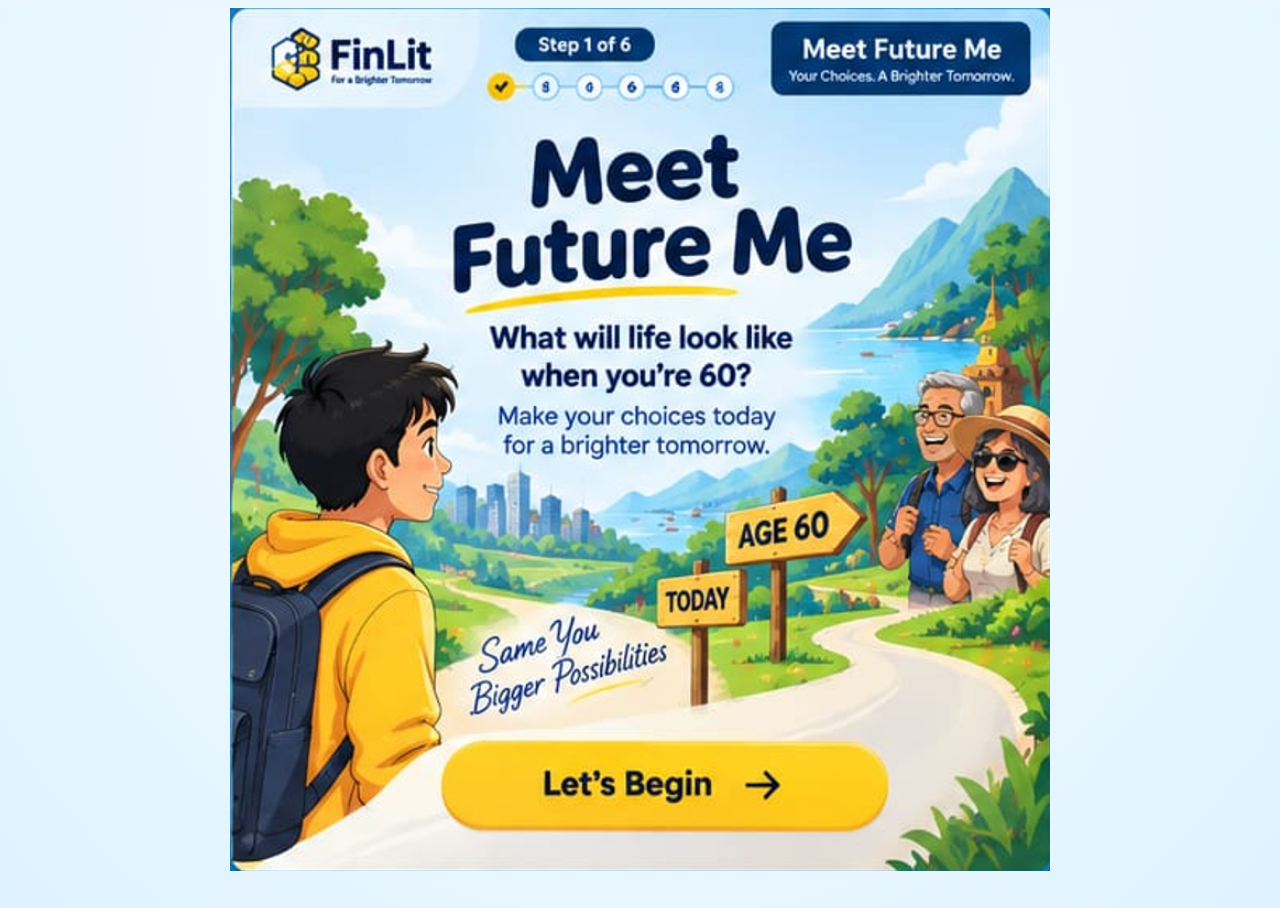
==== index.html @ 96b10e0e "Add files via upload" ====
<!DOCTYPE html>
<html lang="en">
<head>
<meta charset="UTF-8">
<meta name="viewport" content="width=device-width, initial-scale=1.0">
<meta name="theme-color" content="#e9f7ff">
<title>Meet Future Me | FinLit Retirement Calculator</title>
<link rel="preconnect" href="https://fonts.googleapis.com">
<link rel="preconnect" href="https://fonts.gstatic.com" crossorigin>
<link href="https://fonts.googleapis.com/css2?family=Fredoka+One&family=Poppins:wght@400;500;600;700;800;900&display=swap" rel="stylesheet">
<style>
:root{
  --navy:#062f70;--navy-deep:#052e69;--blue:#0d56a6;--sky:#d9efff;--sky2:#eef9ff;
  --yellow:#ffca05;--yellow-edge:#e6ad00;--ink:#082e67;--muted:#46688e;
  --line:#9ed4f6;--white:#fff;--panel:#f4fbff;--shadow:0 12px 35px #154d7b17;
  --round:19px;
}
*{box-sizing:border-box}
html{background:#eaf7ff}
body{margin:0;color:var(--ink);font-family:"Poppins",ui-rounded,system-ui,-apple-system,"Segoe UI",sans-serif;background:
 radial-gradient(ellipse at 50% 20%,#fff 0,#effaff 38%,#dff2ff 100%);min-height:100vh}
button,input{font:inherit}
button{cursor:pointer}
/* Typography: Fredoka One for titles, Poppins for supporting UI text */
h1,h2,h3,.brand-name,.brand-promise,.card-heading,.section-heading,.chosen-box-title{
  font-family:"Fredoka One","Poppins",sans-serif;
  font-weight:400;
  letter-spacing:normal;
}
.brand-promise small{font-family:"Poppins",sans-serif;font-weight:500;letter-spacing:0}

button:focus-visible,input:focus-visible{outline:3px solid #55aef0;outline-offset:3px}
.app-shell{width:min(820px,calc(100% - 16px));margin:8px auto 22px}
.screen{display:none;position:relative;overflow:hidden;border:2px solid #b3e0fc;border-radius:17px;background:
 radial-gradient(ellipse at 50% 38%,rgba(255,255,255,.95),rgba(241,250,255,.88) 55%,rgba(222,243,255,.98));box-shadow:var(--shadow);padding:9px 16px 15px}
.screen.active{display:block;animation:fade-in .22s ease-out}
@keyframes fade-in{from{opacity:.4;transform:translateY(3px)}to{opacity:1;transform:translateY(0)}}
.screen.tall{min-height:780px}
.screen.medium{min-height:704px}
.screen-header{height:76px;display:grid;grid-template-columns:1fr 1.2fr 1fr;align-items:start;gap:8px;position:relative;z-index:10}
.brand{display:flex;align-items:center;gap:6px;padding:3px 0 0 3px;min-width:0;color:#061d4b}
.brand-emblem{width:43px;height:44px;position:relative;flex:0 0 43px}
.brand-emblem:before,.brand-emblem:after{content:"";position:absolute;border:2px solid #062e69;background:#ffce08;border-radius:6px;width:17px;height:19px;transform:rotate(-27deg)}
.brand-emblem:before{left:5px;top:12px;box-shadow:9px -8px 0 -2px #ffce08,9px -8px 0 0 #062e69}
.brand-emblem:after{right:3px;bottom:5px;box-shadow:-8px -8px 0 -2px #ffce08,-8px -8px 0 0 #062e69}
.brand-mark{position:absolute;left:13px;top:3px;width:17px;height:19px;border-radius:5px;background:#ffc900;border:2px solid #082e67;transform:rotate(25deg)}
.brand-mark:after{content:"";position:absolute;left:3px;top:4px;width:7px;height:3px;border-radius:3px;background:#082e67;box-shadow:0 5px 0 #082e67}
.brand-name{font-size:25px;line-height:.95;font-weight:1000;letter-spacing:-1.2px}
.brand-sub{display:block;font-size:6.7px;letter-spacing:-.1px;font-weight:800;margin-top:2px;white-space:nowrap}
.progress-area{display:flex;flex-direction:column;align-items:center;gap:7px;padding-top:1px}
.step-pill{border-radius:20px;background:var(--navy);color:#fff;font-weight:900;font-size:13px;line-height:1;padding:8px 16px;min-width:126px;text-align:center;box-shadow:0 2px 0 #052454}
.progress-nodes{display:flex;align-items:center;justify-content:center;width:100%;gap:0}
.progress-node{width:22px;height:22px;border-radius:50%;display:grid;place-items:center;position:relative;z-index:1;background:#edf8ff;border:2px solid #abd6f3;color:#48749d;font-size:10px;font-weight:950;flex:0 0 22px}
.progress-node:not(:last-child){margin-right:10px}
.progress-node:not(:last-child):after{content:"";position:absolute;left:20px;top:8px;height:3px;width:12px;background:#b4dcf5;z-index:-1}
.progress-node.done{background:var(--yellow);border-color:var(--yellow);color:#103468}
.progress-node.current{background:var(--yellow);border-color:var(--yellow);color:#103468;box-shadow:0 0 0 2px #ffed9c}
.progress-node.done:not(:last-child):after{background:#efc000}
.brand-promise{justify-self:end;background:#063b7b;color:#fff;border-radius:11px;text-align:center;min-width:0;width:100%;max-width:230px;padding:9px 8px 8px;font-weight:950;font-size:clamp(14px,2vw,21px);line-height:1.05;letter-spacing:-.3px;box-shadow:0 3px 0 #052b5d}
.brand-promise small{display:block;font-size:10px;font-weight:550;letter-spacing:0;margin-top:4px;white-space:nowrap}
h1,h2,h3,p{margin-top:0}
h1,h2{color:var(--navy);font-weight:1000}
h1{font-size:clamp(42px,7vw,68px);line-height:.96;letter-spacing:-2.6px;margin-bottom:17px}
h2{font-size:clamp(26px,4.2vw,36px);letter-spacing:-1px;line-height:1.12;margin-bottom:4px}
h3{font-size:20px;line-height:1.25;margin-bottom:8px}
.subtitle{font-size:16px;line-height:1.35;color:#113c75;margin:0 auto 17px}
.screen-title{text-align:center;position:relative;z-index:5}
.screen-title .subtitle{margin-top:5px}
.highlight{position:relative;z-index:0;white-space:nowrap}
.highlight:after{content:"";height:8px;left:0;right:0;bottom:-5px;position:absolute;background:var(--yellow);border-radius:100%;transform:rotate(-3deg);z-index:-1}
.primary,.secondary{border-radius:999px;padding:12px 21px;font-weight:1000;display:inline-flex;align-items:center;justify-content:center;gap:13px;min-height:44px;transition:transform .15s,box-shadow .15s,border-color .15s;font-size:16px}
.primary{border:1px solid #f8c000;background:var(--yellow);color:#071f50;box-shadow:0 3px 0 #e6b000,0 5px 9px #d5a60020}
.primary:hover{transform:translateY(-1px);box-shadow:0 4px 0 #e6b000,0 7px 12px #d5a6002c}
.secondary{background:rgba(255,255,255,.84);border:2px solid #80c3f4;color:#073b7a;box-shadow:0 2px 0 #c5e8ff;font-weight:850}
.actions{display:flex;align-items:center;justify-content:space-between;gap:12px;margin-top:16px;position:relative;z-index:5}
.actions.right{justify-content:flex-end}
.action-arrow{display:inline-block;font-size:26px;font-weight:1000;line-height:1;margin-left:3px;vertical-align:middle;}
.btn-arrow{display:inline-block;width:23px;height:23px;object-fit:contain;flex:0 0 auto;vertical-align:middle}
@media(max-width:680px){.btn-arrow{width:19px;height:19px}}
.helper{font-size:12px;color:#244b7c;text-align:center;margin:7px 0 0}
.error{color:#a32929;font-weight:750;font-size:12px;text-align:center;min-height:16px;margin:5px 0 0}
.content-card{background:rgba(255,255,255,.83);border-radius:20px;padding:17px 21px;border:1px solid rgba(255,255,255,.85);box-shadow:0 4px 15px rgba(74,152,206,.04)}
.card-heading{display:flex;align-items:center;gap:11px;font-size:17px;font-weight:1000;color:#091e4a;margin-bottom:13px}
.card-icon{width:34px;height:34px;flex:0 0 34px;display:grid;place-items:center;font-size:27px;color:var(--navy)}
/* Screen 1: welcome */
.welcome-stage{height:676px;position:relative;margin:0 -16px -15px;overflow:hidden;border-radius:0 0 14px 14px;background:linear-gradient(#d8f2ff 0%,#f1fbff 47%,#d3f0ff 100%)}
.welcome-stage:before{content:"";position:absolute;left:-8%;right:-8%;height:36%;bottom:0;border-radius:48% 55% 0 0;background:linear-gradient(180deg,#b8e99c,#53c47b);transform:rotate(-2deg)}
.welcome-stage:after{content:"";position:absolute;left:28%;right:-7%;bottom:-21%;height:42%;background:#329f68;border-radius:60% 40% 0 0;transform:rotate(-8deg)}
.welcome-hills{position:absolute;left:13%;right:20%;bottom:-26%;height:44%;border:20px solid #f9df8c;border-radius:50% 50% 0 0;transform:rotate(-15deg);background:#fff2c7;z-index:1}
.welcome-skyline{position:absolute;left:29%;bottom:25%;height:82px;display:flex;align-items:end;gap:4px;opacity:.78;z-index:1}
.welcome-skyline i{display:block;width:12px;background:#7fbad5;border-radius:2px 2px 0 0}.welcome-skyline i:nth-child(1){height:31px}.welcome-skyline i:nth-child(2){height:53px}.welcome-skyline i:nth-child(3){height:42px}.welcome-skyline i:nth-child(4){height:73px}.welcome-skyline i:nth-child(5){height:47px}.welcome-skyline i:nth-child(6){height:60px}
.welcome-person{position:absolute;z-index:3;left:0;bottom:2px;width:25%;height:66%;object-fit:cover;object-position:center top;filter:drop-shadow(0 4px 2px #2447670b)}
.welcome-couple{position:absolute;z-index:2;right:0;bottom:4%;height:72%;width:28%;object-fit:cover;object-position:center center}
.welcome-copy{position:absolute;z-index:4;top:38px;left:20%;right:20%;text-align:center}
.welcome-copy h1{font-size:clamp(47px,8vw,73px);margin-bottom:19px;line-height:.91}
.welcome-copy h3{font-size:clamp(18px,3vw,23px);margin:19px 0 8px;color:#092857}
.welcome-copy p{font-size:17px;line-height:1.27;color:#173e75;margin-bottom:14px}
.welcome-note{font-size:19px!important;font-style:italic;font-weight:900;font-family:"Poppins",sans-serif;color:#124b8a!important;transform:rotate(-8deg);margin-top:15px}
.age-sign{position:absolute;z-index:4;right:22%;bottom:32%;background:#ffcb04;border:2px solid #e9ad00;border-radius:3px;padding:6px 13px;color:#061d4b;font-weight:1000;transform:rotate(-6deg);box-shadow:0 3px 0 #ca9c00}
.welcome-button{position:absolute;z-index:8;bottom:21px;left:50%;transform:translateX(-50%);width:min(58%,410px);min-height:61px;font-size:22px}
.welcome-button:hover{transform:translate(-50%,-1px)}
/* Screen 2: age */
.age-screen-title{margin:1px 0 22px}
.age-card{margin:0 auto 17px;max-width:675px;padding:20px 26px;background:rgba(255,255,255,.76);border-radius:21px}
.age-picker{display:flex;align-items:center;justify-content:center;gap:15px;margin-top:2px}
.age-stepper{height:39px;width:39px;display:grid;place-items:center;border:0;border-radius:50%;background:#d6edff;color:#073a7b;font-size:26px;line-height:1;font-weight:1000}
.age-input{width:170px;text-align:center;border:2px solid #84c5f4;background:#fff;border-radius:10px;color:#071f50;font-size:31px;font-weight:1000;padding:7px 9px;box-shadow:inset 0 1px 0 #d9f0ff}
.retirement-choice-grid{display:grid;grid-template-columns:repeat(4,1fr);gap:13px}
.retirement-choice{min-height:75px;border:2px solid #d4eaf9;background:#fbfdff;color:#071e4f;border-radius:11px;font-size:25px;font-weight:1000;transition:.14s}
.retirement-choice.selected{background:#073a86;color:#fff;border:3px solid var(--yellow);box-shadow:0 0 0 1px #f1c400}
.leaf-decoration{position:absolute;right:14px;bottom:16px;transform:rotate(-12deg);font-size:38px;line-height:.85;opacity:.92;pointer-events:none}
.leaf-note{position:absolute;right:4px;bottom:62px;font-family:"Poppins",sans-serif;font-style:italic;font-weight:900;color:#1d5187;transform:rotate(-9deg);font-size:18px;text-align:center}
/* Screen 3: lifestyle */
.lifestyle-title{margin:0 0 14px}
.selection-section{margin:12px 0 15px}
.section-heading{font-size:17px;font-weight:1000;display:flex;align-items:center;gap:9px;margin-bottom:9px;color:#061e4d}
.section-heading .section-emoji{font-size:25px;width:25px;text-align:center}
.option-row{display:grid;gap:12px}
.option-row.two{grid-template-columns:repeat(2,minmax(0,1fr))}
.option-row.four{grid-template-columns:repeat(4,minmax(0,1fr));gap:10px}
.art-option{position:relative;border:2px solid #e3f0fa;background:rgba(255,255,255,.77);border-radius:11px;min-width:0;overflow:hidden;display:flex;flex-direction:column;align-items:center;padding:5px 5px 7px;gap:2px;color:#071e4d;font-size:12px;font-weight:900;text-align:center;line-height:1.15;min-height:100px}
.art-option:hover{border-color:#98cff2}
.art-option.selected{border:3px solid #ffcc05;padding:4px 4px 6px;background:#fffef5;box-shadow:0 1px 0 #f7e28a}
.art-option img{width:100%;height:61px;object-fit:cover;border-radius:6px;background:#e8f6ff}
.art-option .art-label{display:flex;align-items:center;justify-content:center;min-height:27px}
.art-option .tick{position:absolute;right:5px;top:4px;font-size:12px;color:#a77b00;display:none}
.art-option.selected .tick{display:block}
.option-row.four .art-option{min-height:99px;font-size:11px}
.option-row.four .art-option img{height:55px}
.healthcare-note{margin-top:5px;padding:10px 14px;display:flex;align-items:center;justify-content:space-between;gap:12px;background:#fff8d7;border:1px solid #f7e399;border-radius:12px;font-size:12px;font-weight:800}
.healthcare-note strong{font-size:14px}
/* Screen 4: summary */
.summary-layout{display:grid;grid-template-columns:35% 65%;gap:8px;min-height:526px;margin-top:4px}
.retirement-art{position:relative;min-height:490px;border-radius:13px;overflow:hidden;background:#c8ebff}
.retirement-art img{width:100%;height:100%;position:absolute;inset:0;object-fit:cover;object-position:center center}
.summary-content{padding:8px 5px 0 9px;min-width:0}
.summary-content .screen-title{margin-bottom:13px}
.chosen-box{background:rgba(255,255,255,.6);border-radius:17px;padding:11px 10px 12px;margin-bottom:10px}
.chosen-box-title{text-align:center;font-size:13px;font-weight:1000;margin-bottom:9px}
.chosen-items{display:grid;grid-template-columns:repeat(4,minmax(0,1fr));gap:6px}
.chosen-item{text-align:center;font-size:10px;font-weight:900;line-height:1.17;min-width:0}
.chosen-item img{display:block;width:100%;height:48px;object-fit:cover;border-radius:7px;margin-bottom:4px}
.chosen-emoji{font-size:31px;height:48px;display:grid;place-items:center}
.metric-pair{display:grid;grid-template-columns:1fr 1fr;gap:9px;margin-bottom:10px}
.metric-card{border-radius:12px;padding:11px 6px 10px;text-align:center;background:#dcefff;min-width:0}
.metric-card.future{background:#ffe6ec}
.metric-card small{display:block;font-size:11px;line-height:1.2;font-weight:850;color:#234b7c;min-height:27px}
.metric-card strong{display:block;font-size:clamp(16px,2.2vw,24px);font-weight:1000;letter-spacing:-.7px;color:#07275d;white-space:nowrap}
.metric-card span{font-size:11px;font-weight:800}
.fund-card{background:#fff5c8;border:1px solid #ffeb94;border-radius:12px;padding:12px 10px;text-align:center}
.fund-caption{font-size:12px;font-weight:900}
.fund-total{font-size:clamp(23px,3.6vw,37px);font-weight:1000;line-height:1.2;color:#072c67;letter-spacing:-1px;margin-top:4px}
.coins{font-size:31px;vertical-align:middle;margin-right:5px}
.fund-meta{font-size:11px;color:#5e7794;margin-top:3px}
.summary-note{position:absolute;left:12px;top:60px;color:#12437c;font-style:italic;font-weight:900;transform:rotate(-8deg);font-size:18px;text-align:center;z-index:2}
/* Screen 5: comparison */
.compare-header{position:relative}
.compare-scribble{position:absolute;right:2px;top:12px;width:112px;text-align:center;color:#1b4b82;font-size:16px;font-weight:900;font-style:italic;transform:rotate(-8deg);line-height:1.1}
.compare-legend{display:grid;grid-template-columns:1fr .65fr 1fr;gap:7px;margin:22px 0 10px}
.compare-legend div{border-radius:9px;padding:10px 7px;text-align:center;font-size:11px;font-weight:900;line-height:1.2}
.compare-legend .earlier{background:#d2f5eb}.compare-legend .now{background:#fff2ac;border:1px solid #ffd44c}.compare-legend .later{background:#ffe2e8}
.scenario-grid{display:grid;grid-template-columns:repeat(7,minmax(0,1fr));gap:6px;align-items:stretch}
.scenario{border:1px solid transparent;border-radius:11px;text-align:center;padding:7px 2px 9px;position:relative;min-width:0;color:#071e4d;background:rgba(255,255,255,.17)}
.scenario.current{background:#fff6c7;border:2px solid #ffcd05;box-shadow:0 2px 0 #f2d65b}
.scenario-age{font-size:20px;font-weight:1000;line-height:1.1}
.scenario-plant{height:65px;display:flex;align-items:flex-end;justify-content:center;position:relative;margin:4px auto 5px}
.plant-stem{height:var(--plant-height,45px);width:5px;border-radius:5px;background:#43a64f;position:absolute;bottom:12px}
.plant-leaf{position:absolute;width:25px;height:15px;background:linear-gradient(120deg,#6ed55c,#228b48);border-radius:90% 8% 90% 8%;bottom:calc(15px + var(--leaf-bottom,25px));left:calc(50% - 22px);transform:rotate(24deg)}
.plant-leaf.right{left:calc(50% - 1px);transform:scaleX(-1) rotate(24deg)}
.plant-pot{width:39px;height:15px;border-radius:3px 3px 12px 12px;background:linear-gradient(#c98e4f,#925629);position:absolute;bottom:0;border:1px solid #9c6734}
.plant-coin{position:absolute;width:var(--coin-width,32px);height:7px;border-radius:50%;background:#ffcb20;border:1px solid #dba100;bottom:var(--coin-bottom,8px);box-shadow:0 -5px 0 #ffdf53,0 -10px 0 #f7b900}
.scenario-monthly{font-size:11px;font-weight:1000;line-height:1.18;overflow-wrap:anywhere;min-height:28px}
.scenario-caption{font-size:9px;font-weight:750;color:#597391;line-height:1.15;margin-top:5px;min-height:22px}
.scenario-bar{height:4px;border-radius:5px;background:#d4eafa;margin:5px 3px 0;overflow:hidden}
.scenario-bar span{height:100%;display:block;background:#66b7e7;border-radius:5px}
.scenario.current .scenario-bar span{background:#edb800}
.insight-banner{display:flex;align-items:center;gap:12px;background:#dff2ff;border-radius:13px;padding:12px 17px;margin:14px 0 10px;color:#1e4678;font-size:13px;line-height:1.35}
.insight-bulb{font-size:28px}
.current-saving{display:flex;align-items:center;justify-content:space-between;gap:12px;background:rgba(255,255,255,.65);border-radius:12px;padding:10px 15px;margin-top:8px}
.current-saving small{display:block;font-size:11px;color:#43678d;font-weight:850}
.current-saving strong{font-size:22px;font-weight:1000}
/* Screen 6: final */
.final-layout{display:grid;grid-template-columns:43% 57%;gap:12px;min-height:530px;margin-top:2px}
.final-art{min-height:500px;position:relative;overflow:hidden;border-radius:16px;background:#cbeeff}
.final-art img{position:absolute;inset:0;width:100%;height:100%;object-fit:cover;object-position:center}
.final-content{padding:12px 4px 0;min-width:0}
.final-content .screen-title{text-align:center}
.final-content h2{font-size:clamp(26px,4vw,33px)}
.final-content .subtitle{font-size:14px;margin:5px 0 14px}
.final-number{background:#fff3c1;border:1px solid #ffe78b;border-radius:12px;padding:12px 9px;text-align:center;margin-bottom:8px}
.final-number small{display:block;font-weight:900;font-size:12px;margin-bottom:5px}
.final-number strong{font-size:clamp(22px,3vw,30px);font-weight:1000;letter-spacing:-.6px;white-space:nowrap}
.final-number.monthly{background:#fff3c1}
.final-tips{display:grid;grid-template-columns:repeat(3,1fr);gap:5px;margin:12px 0}
.final-tip{text-align:center;font-size:11px;font-weight:900;color:#0b376f;line-height:1.2;padding:5px 2px}
.final-tip span{display:block;font-size:28px;margin-bottom:5px}
.guide-card{border-radius:13px;background:#dff2ff;padding:10px 11px;display:grid;grid-template-columns:38px 1fr;gap:8px;align-items:center;font-size:10px;line-height:1.25;font-weight:850;margin-top:10px}
.guide-icon{font-size:31px;text-align:center}
.guide-card strong{display:block;font-size:11px;margin-bottom:4px}
.disclaimer{font-size:9.5px;line-height:1.35;color:#4e6e90;margin:10px 0 0}
.reset-actions{margin-top:10px}
@media(max-width:680px){
 .app-shell{width:calc(100% - 10px);margin:5px auto 14px}
 .screen{padding:7px 10px 12px;border-radius:14px}
 .screen.tall,.screen.medium{min-height:0}
 .screen-header{grid-template-columns:1fr 1fr;grid-template-rows:48px 24px;height:82px;gap:0}
 .brand{grid-row:1 / span 2;align-self:start}
 .brand-emblem{transform:scale(.85);transform-origin:left top;width:36px;flex-basis:36px}
 .brand-name{font-size:22px}
 .progress-area{grid-column:2;grid-row:2;padding:0;justify-self:end;width:100%;max-width:230px}
 .step-pill{position:absolute;top:0;left:50%;transform:translateX(-50%);min-width:120px;padding:7px 12px;font-size:12px}
 .brand-promise{grid-column:2;grid-row:1;justify-self:end;max-width:185px;padding:7px 6px;font-size:15px}
 .brand-promise small{font-size:8px}
 .progress-nodes{position:relative;top:2px}
 .progress-node{width:18px;height:18px;flex-basis:18px;font-size:9px}
 .progress-node:not(:last-child){margin-right:8px}
 .progress-node:not(:last-child):after{left:16px;top:6px;width:10px;height:2px}
 .welcome-stage{height:710px;margin:0 -10px -12px}
 .welcome-copy{top:28px;left:17%;right:17%}
 .welcome-copy h1{font-size:clamp(43px,10vw,61px)}
 .welcome-copy p{font-size:15px}
 .welcome-person{width:29%;height:54%;left:-1%}
 .welcome-couple{width:31%;height:48%;right:-1%;bottom:16%}
 .welcome-button{width:72%;bottom:18px;min-height:56px;font-size:20px}
 .age-screen-title{margin:0 0 18px}
 h2{font-size:27px}
 .subtitle{font-size:14px}
 .age-card{padding:16px 14px;margin-bottom:14px}
 .retirement-choice-grid{gap:7px}
 .retirement-choice{min-height:61px;font-size:21px}
 .leaf-decoration{font-size:29px;right:8px;bottom:10px}
 .leaf-note{font-size:14px;bottom:42px}
 .section-heading{font-size:15px}
 .option-row{gap:7px}
 .option-row.four{gap:5px}
 .art-option{font-size:11px;min-height:88px}
 .art-option img{height:49px}
 .option-row.four .art-option{font-size:9.8px;min-height:83px;padding:4px 3px}
 .option-row.four .art-option img{height:43px}
 .selection-section{margin:10px 0 12px}
 .healthcare-note{margin-top:3px;padding:8px 10px}
 .summary-layout{grid-template-columns:31% 69%;gap:3px;min-height:450px}
 .retirement-art{min-height:430px}
 .summary-content{padding:3px 0 0 4px}
 .summary-content .screen-title{margin-bottom:8px}
 .summary-content h2{font-size:22px}
 .summary-content .subtitle{font-size:12px}
 .chosen-box{padding:8px 5px}
 .chosen-box-title{font-size:11px}
 .chosen-items{gap:3px}
 .chosen-item{font-size:8px}
 .chosen-item img,.chosen-emoji{height:36px;font-size:25px}
 .metric-pair{gap:5px;margin-bottom:7px}
 .metric-card{padding:8px 3px}
 .metric-card small{font-size:9px;min-height:25px}
 .metric-card strong{font-size:clamp(12px,3.1vw,19px)}
 .metric-card span{font-size:9px}
 .fund-card{padding:9px 5px}
 .fund-caption{font-size:10px}
 .fund-total{font-size:clamp(17px,4.4vw,29px)}
 .summary-note{font-size:12px;left:5px;top:55px}
 .compare-scribble{display:none}
 .compare-legend{margin:16px 0 8px;gap:4px}
 .compare-legend div{padding:8px 3px;font-size:9px}
 .scenario-grid{grid-template-columns:repeat(7,minmax(0,1fr));gap:2px}
 .scenario{padding:6px 1px}
 .scenario-age{font-size:15px}
 .scenario-plant{height:50px}
 .plant-pot{width:27px;height:12px}
 .plant-leaf{width:17px;height:11px;left:calc(50% - 16px)}
 .plant-leaf.right{left:calc(50% - 1px)}
 .plant-stem{height:32px;bottom:10px;width:4px}
 .plant-coin{height:5px;width:24px}
 .scenario-monthly{font-size:8.5px;min-height:22px}
 .scenario-caption{font-size:7px;min-height:22px}
 .insight-banner{padding:10px;font-size:11px;gap:7px}
 .insight-bulb{font-size:22px}
 .current-saving{padding:8px 10px}
 .current-saving strong{font-size:18px}
 .final-layout{grid-template-columns:36% 64%;gap:6px;min-height:440px}
 .final-art{min-height:430px}
 .final-content{padding:5px 0 0}
 .final-content h2{font-size:22px}
 .final-content .subtitle{font-size:11px}
 .final-number{padding:9px 4px;margin-bottom:6px}
 .final-number small{font-size:10px}
 .final-number strong{font-size:clamp(15px,3.7vw,22px)}
 .final-tips{gap:2px;margin:8px 0}
 .final-tip{font-size:9px}
 .final-tip span{font-size:22px}
 .guide-card{grid-template-columns:27px 1fr;padding:7px 6px;font-size:8px;gap:5px}
 .guide-icon{font-size:24px}
 .guide-card strong{font-size:9px}
 .disclaimer{font-size:8px}
 .actions{gap:8px;margin-top:12px}
 .primary,.secondary{font-size:13px;padding:10px 13px;min-height:40px}
}
@media(max-width:430px){
 .screen-header{height:78px}
 .brand-promise{font-size:12px;max-width:150px}
 .brand-promise small{font-size:7px}
 .brand-name{font-size:19px}
 .brand-sub{font-size:5.6px}
 .progress-node{width:16px;height:16px;flex-basis:16px}
 .progress-node:not(:last-child){margin-right:7px}
 .progress-node:not(:last-child):after{left:14px;top:5px;width:9px}
 .step-pill{min-width:108px;font-size:11px}
 .welcome-stage{height:670px}
 .welcome-copy{left:12%;right:12%}
 .welcome-person{width:31%;height:46%}
 .welcome-couple{width:34%;height:41%;bottom:19%}
 .welcome-note{font-size:15px!important}
 .age-input{width:128px;font-size:26px}
 .age-picker{gap:9px}
 .age-stepper{width:34px;height:34px}
 .age-card{padding:13px 10px}
 .retirement-choice{font-size:18px;min-height:55px}
 .summary-layout{grid-template-columns:29% 71%}
 .summary-content h2{font-size:19px}
 .chosen-item{font-size:7px}
 .metric-card strong{font-size:12px}
 .fund-total{font-size:17px}
 .scenario-monthly{font-size:7.5px}
 .final-layout{grid-template-columns:31% 69%}
 .final-content h2{font-size:19px}
 .final-number strong{font-size:15px}
 .final-tip span{font-size:18px}
}
/* Pixel-faithful welcome screen matching the supplied reference image. */
.landing-screen{padding:0!important;margin:0;min-height:0!important;height:auto;border:0!important;border-radius:0!important;background:transparent!important;box-shadow:none!important;aspect-ratio:745/784;position:relative;overflow:hidden}
.landing-reference{display:block;position:absolute;inset:0;width:100%;height:100%;object-fit:fill}
.landing-hotspot{position:absolute;left:25.5%;top:84.35%;width:55.2%;height:10.75%;padding:0;min-height:0;border:0;border-radius:999px;background:transparent;box-shadow:none;color:transparent}
.landing-hotspot:hover{background:rgba(255,255,255,.055);box-shadow:0 0 0 2px rgba(255,255,255,.26) inset}
.landing-hotspot:focus-visible{outline:3px solid #063b7b;outline-offset:-5px;background:rgba(255,255,255,.08)}
@media(max-width:680px){.landing-screen{aspect-ratio:745/784}.landing-hotspot{left:25.5%;top:84.35%;width:55.2%;height:10.75%}}
/* Print the final plan cleanly */
@media print{
 body{background:#fff}.app-shell{width:100%;margin:0}.screen-header,.footer{display:none!important}
 .screen{display:none!important;border:0;box-shadow:none}.screen[data-step="5"]{display:block!important;min-height:0}
 .actions{display:none!important}
}
/* Consistent typography system across every editable screen:
   Fredoka One Regular = headings, display values, and all button text.
   Poppins = supporting copy, labels, and body text. */
h1,h2,h3,h4,h5,h6,
.brand-name,.brand-promise,.card-heading,.section-heading,.chosen-box-title,
.metric-card strong,.fund-total,.scenario-age,.scenario-monthly,
.current-saving strong,.final-number strong,.retirement-choice {
  font-family:"Fredoka One","Poppins",sans-serif!important;
  font-weight:400!important;
  letter-spacing:normal!important;
}
body,p,small,label,input,select,textarea,
.subtitle,.helper,.error,.brand-sub,.brand-promise small,
.step-pill,.progress-node,.metric-card small,.metric-card span,
.fund-caption,.fund-meta,.scenario-caption,.compare-legend,
.insight-banner,.final-tip,.guide-card,.disclaimer,.age-sign,
.welcome-note,.leaf-note {
  font-family:"Poppins",ui-rounded,system-ui,-apple-system,"Segoe UI",sans-serif;
}
/* Every kind of button uses Fredoka One Regular, including tile and age controls. */
button,button * {
  font-family:"Fredoka One","Poppins",sans-serif!important;
  font-weight:400!important;
}

</style>
</head>
<body>
<div class="app-shell">
  <main class="screen landing-screen active" data-step="0" aria-label="Meet Future Me welcome screen">
    <img class="landing-reference" src="[data-uri]" alt="FinLit Meet Future Me welcome screen: What will life look like when you’re 60? Make your choices today for a brighter tomorrow. Same You, Bigger Possibilities. Age 60 and Today signposts in a beautiful landscape." />
    <button class="landing-hotspot" type="button" aria-label="Let’s Begin — start retirement planning" onclick="goTo(1)"></button>
  </main>

  <main class="screen tall" data-step="1">
    <header class="screen-header">
      <div class="brand"><div class="brand-emblem"><span class="brand-mark"></span></div><div><div class="brand-name">FinLit</div><span class="brand-sub">For a Brighter Tomorrow</span></div></div>
      <div class="progress-area"><div class="step-pill">Step 2 of 6</div><div class="progress-nodes"></div></div>
      <div class="brand-promise">Meet Future Me<small>Your Choices. A Brighter Tomorrow.</small></div>
    </header>
    <div class="screen-title age-screen-title">
      <h2>Let’s get to know you</h2><p class="subtitle">A few quick details to build your future.</p>
    </div>
    <section class="age-card">
      <div class="card-heading"><span class="card-icon">👤</span><span>How old are you now?</span></div>
      <div class="age-picker"><button class="age-stepper" aria-label="Decrease current age" onclick="changeAge(-1)">−</button><input class="age-input" id="currentAge" value="35" type="number" min="15" max="55" aria-label="Current age" onchange="setAge(this.value)"><button class="age-stepper" aria-label="Increase current age" onclick="changeAge(1)">+</button></div>
      <p class="helper"> (Age 15 – 55 years)</p>
    </section>
    <section class="age-card">
      <div class="card-heading"><span class="card-icon">🗓️</span><span>At what age would you like to retire?</span></div>
      <div class="retirement-choice-grid">
        <button class="retirement-choice" data-retirement="50" onclick="chooseRetirement(50)">50</button>
        <button class="retirement-choice" data-retirement="55" onclick="chooseRetirement(55)">55</button>
        <button class="retirement-choice selected" data-retirement="60" onclick="chooseRetirement(60)">60</button>
        <button class="retirement-choice" data-retirement="65" onclick="chooseRetirement(65)">65</button>
      </div>
    </section>
    <div class="leaf-note">It’s never<br>too early!</div><div class="leaf-decoration" aria-hidden="true">🌿</div>
    <p class="error" id="ageError" role="alert"></p>
    <div class="actions"><button class="secondary" onclick="goTo(0)"><img class="btn-arrow" src="[data-uri]" alt=""> Back</button><button class="primary" onclick="validateAbout()">Next <img class="btn-arrow" src="[data-uri]" alt=""></button></div>
  </main>

  <main class="screen tall" data-step="2">
    <header class="screen-header">
      <div class="brand"><div class="brand-emblem"><span class="brand-mark"></span></div><div><div class="brand-name">FinLit</div><span class="brand-sub">For a Brighter Tomorrow</span></div></div>
      <div class="progress-area"><div class="step-pill">Step 3 of 6</div><div class="progress-nodes"></div></div>
      <div class="brand-promise">Meet Future Me<small>Your Choices. A Brighter Tomorrow.</small></div>
    </header>
    <div class="screen-title lifestyle-title"><h2>Build Your Future Life</h2><p class="subtitle">Choose the lifestyle you’d like to have at retirement.</p></div>
    <section class="selection-section">
      <div class="section-heading"><span class="section-emoji">⌂</span>Where will you live?</div>
      <div class="option-row two" id="livingOptions">
        <button class="art-option selected" data-group="living" data-value="Own Home" onclick="selectOption(this)"><span class="tick">✓</span><img src="[data-uri]" alt=""><span class="art-label">Own / separate home</span></button>
        <button class="art-option" data-group="living" data-value="Living with Children" onclick="selectOption(this)"><span class="tick">✓</span><img src="[data-uri]" alt=""><span class="art-label">With children / family</span></button>
      </div>
    </section>
    <section class="selection-section">
      <div class="section-heading"><span class="section-emoji">⭐</span>How would you like to spend your retirement?</div>
      <div class="option-row four" id="activityOptions">
        <button class="art-option selected" data-group="activity" data-value="Active & Travel" onclick="selectOption(this)"><span class="tick">✓</span><img src="[data-uri]" alt=""><span class="art-label">Social &amp; Travel</span></button>
        <button class="art-option" data-group="activity" data-value="Calm & Gardening" onclick="selectOption(this)"><span class="tick">✓</span><img src="[data-uri]" alt=""><span class="art-label">Cozy + Farming / Gardening</span></button>
        <button class="art-option" data-group="activity" data-value="Social & Charity" onclick="selectOption(this)"><span class="tick">✓</span><img src="[data-uri]" alt=""><span class="art-label">Religious / Social Activities</span></button>
        <button class="art-option" data-group="activity" data-value="Family & Caring" onclick="selectOption(this)"><span class="tick">✓</span><img src="[data-uri]" alt=""><span class="art-label">Supporting / Caring for Family</span></button>
      </div>
    </section>
    <section class="selection-section">
      <div class="section-heading"><span class="section-emoji">🚙</span>How will you get around?</div>
      <div class="option-row four" id="transportOptions">
        <button class="art-option" data-group="transport" data-value="Public Transport" onclick="selectOption(this)"><span class="tick">✓</span><img src="[data-uri]" alt=""><span class="art-label">Public Transport</span></button>
        <button class="art-option" data-group="transport" data-value="Tuk-Tuk When Needed" onclick="selectOption(this)"><span class="tick">✓</span><img src="[data-uri]" alt=""><span class="art-label">Tuk-tuk / Taxi</span></button>
        <button class="art-option" data-group="transport" data-value="Travel with Children" onclick="selectOption(this)"><span class="tick">✓</span><img src="[data-uri]" alt=""><span class="art-label">With Family</span></button>
        <button class="art-option selected" data-group="transport" data-value="Own Vehicle" onclick="selectOption(this)"><span class="tick">✓</span><img src="[data-uri]" alt=""><span class="art-label">Own Vehicle</span></button>
      </div>
    </section>
    <div class="healthcare-note"><div><span style="font-size:20px;vertical-align:middle">❤️</span> <strong>Healthcare included</strong></div><span>Included automatically in your plan</span></div>
    <div class="actions"><button class="secondary" onclick="goTo(1)"><img class="btn-arrow" src="[data-uri]" alt=""> Back</button><button class="primary" onclick="goTo(3)">See My Future <img class="btn-arrow" src="[data-uri]" alt=""></button></div>
  </main>

  <main class="screen medium" data-step="3">
    <header class="screen-header">
      <div class="brand"><div class="brand-emblem"><span class="brand-mark"></span></div><div><div class="brand-name">FinLit</div><span class="brand-sub">For a Brighter Tomorrow</span></div></div>
      <div class="progress-area"><div class="step-pill">Step 4 of 6</div><div class="progress-nodes"></div></div>
      <div class="brand-promise">Meet Future Me<small>Your Choices. A Brighter Tomorrow.</small></div>
    </header>
    <div class="summary-layout">
      <aside class="retirement-art"><img src="[data-uri]" alt="Illustration of an older couple enjoying retirement"><div class="summary-note">Still exploring<br>Still enjoying<br>Still you!</div></aside>
      <section class="summary-content">
        <div class="screen-title"><h2 id="resultHeading">Welcome to Age 60!</h2><p class="subtitle">This is the life you chose.</p></div>
        <div class="chosen-box"><div class="chosen-box-title">Your chosen lifestyle</div><div class="chosen-items" id="chosenItems"></div></div>
        <div class="metric-pair">
          <div class="metric-card"><small>Your lifestyle today</small><strong id="todayCost">Rs. 100,000</strong><span>per month</span></div>
          <div class="metric-card future"><small>The same lifestyle at age <span id="metricRetireAge">60</span></small><strong id="futureCost">Rs. 338,635</strong><span>per month</span></div>
        </div>
        <div class="fund-card"><div class="fund-caption">🪙 &nbsp; Fund you may need at retirement</div><div class="fund-total" id="fundRequired">Rs. 49.8 Million</div><div class="fund-meta">Estimated retirement fund goal</div></div>
      </section>
    </div>
    <div class="actions"><button class="secondary" onclick="goTo(2)"><img class="btn-arrow" src="[data-uri]" alt=""> Back</button><button class="primary" onclick="goTo(4)">See the Difference <img class="btn-arrow" src="[data-uri]" alt=""></button></div>
  </main>

  <main class="screen medium" data-step="4">
    <header class="screen-header">
      <div class="brand"><div class="brand-emblem"><span class="brand-mark"></span></div><div><div class="brand-name">FinLit</div><span class="brand-sub">For a Brighter Tomorrow</span></div></div>
      <div class="progress-area"><div class="step-pill">Step 5 of 6</div><div class="progress-nodes"></div></div>
      <div class="brand-promise">Meet Future Me<small>Your Choices. A Brighter Tomorrow.</small></div>
    </header>
    <div class="screen-title compare-header"><h2>What if you started at…?</h2><p class="subtitle">See how much you would need to save each month<br>to reach your goal.</p><div class="compare-scribble">The earlier<br>you start,<br>the easier it is!</div></div>
    <div class="compare-legend"><div class="earlier">If you had started earlier</div><div class="now">Your next<br>starting point</div><div class="later">If you wait</div></div>
    <div class="scenario-grid" id="scenarioGrid"></div>
    <div class="insight-banner"><span class="insight-bulb">💡</span><div>Starting earlier gives your money more time to grow.<br>Even a small amount can make a big difference!</div></div>
    <div class="current-saving"><div><small>Estimated monthly saving from your current age</small><strong id="currentMonthly">Rs. 54,755</strong></div><div style="font-size:24px">🌱</div></div>
    <div class="actions"><button class="secondary" onclick="goTo(3)"><img class="btn-arrow" src="[data-uri]" alt=""> Back</button><button class="primary" onclick="goTo(5)">Next <img class="btn-arrow" src="[data-uri]" alt=""></button></div>
  </main>

  <main class="screen medium" data-step="5">
    <header class="screen-header">
      <div class="brand"><div class="brand-emblem"><span class="brand-mark"></span></div><div><div class="brand-name">FinLit</div><span class="brand-sub">For a Brighter Tomorrow</span></div></div>
      <div class="progress-area"><div class="step-pill">Step 6 of 6</div><div class="progress-nodes"></div></div>
      <div class="brand-promise">Meet Future Me<small>Your Choices. A Brighter Tomorrow.</small></div>
    </header>
    <div class="final-layout">
      <aside class="final-art"><img src="[data-uri]" alt="A young person looking towards a bright retirement future"></aside>
      <section class="final-content">
        <div class="screen-title"><h2>Your Future Starts Today</h2><p class="subtitle">You’ve taken an important step towards<br>a more secure and fulfilling future.</p></div>
        <div class="final-number"><small>Your retirement goal</small><strong id="finalFund">Rs. 49.8 Million</strong></div>
        <div class="final-number monthly"><small>If you start from your current age</small><strong><span id="finalMonthly">Rs. 54,755</span> per month</strong></div>
        <div class="final-tips">
          <div class="final-tip"><span>🐷</span>Start Early</div>
          <div class="final-tip"><span>🗓️</span>Save Regularly</div>
          <div class="final-tip"><span>📊</span>Review Your Plan</div>
        </div>
        <div class="guide-card"><div class="guide-icon">📖</div><div><strong>Want to know how we calculated this?</strong>Your estimates use the assumptions in your retirement planning model.</div></div>
        <p class="disclaimer">Illustrative estimate only. Actual living costs and investment returns can differ. This calculation does not include current savings, pension income, fees, taxes or personal circumstances not represented in the model.</p>
      </section>
    </div>
    <div class="actions reset-actions"><button class="secondary" onclick="restart()"><img class="btn-arrow" src="[data-uri]" alt=""> Start Over</button><button class="primary" onclick="window.print()">Print</button></div>
  </main>
</div>
<script>
const ASSUMPTIONS = {
  inflation: 0.05,
  preRetirementReturn: 0.08,
  postRetirementReturn: 0.08,
  planningAge: 75,
  living: {"Own Home":60000,"Living with Children":10000},
  activity: {"Active & Travel":10000,"Calm & Gardening":5000,"Social & Charity":8000,"Family & Caring":1000},
  transport: {"Own Vehicle":15000,"Tuk-Tuk When Needed":8000,"Public Transport":5000,"Travel with Children":2000},
  healthcare: 15000
};
const state = {step:0, age:35, retirementAge:60, living:"Own Home", activity:"Active & Travel", transport:"Own Vehicle"};
const lifestyleLabels = {
  living: {"Own Home":"Own home","Living with Children":"With children / family"},
  activity: {"Active & Travel":"Social & Travel","Calm & Gardening":"Gardening","Social & Charity":"Social activities","Family & Caring":"Caring for family"},
  transport: {"Own Vehicle":"Own vehicle","Tuk-Tuk When Needed":"Tuk-tuk / Taxi","Public Transport":"Public transport","Travel with Children":"With family"}
};
const artAssets = {
  living: {"Own Home":"[data-uri]","Living with Children":"[data-uri]"},
  activity: {"Active & Travel":"[data-uri]","Calm & Gardening":"[data-uri]","Social & Charity":"[data-uri]","Family & Caring":"[data-uri]"},
  transport: {"Own Vehicle":"[data-uri]","Tuk-Tuk When Needed":"[data-uri]","Public Transport":"[data-uri]","Travel with Children":"[data-uri]"}
};
function money(n){return "Rs. "+Math.round(Number.isFinite(n)?n:0).toLocaleString("en-LK");}
function million(n){return "Rs. "+(n/1e6).toLocaleString("en-LK",{minimumFractionDigits:1,maximumFractionDigits:1})+" Million";}
function monthlyRate(annual){return Math.pow(1+annual,1/12);}
function calculate(){
  const years=Math.max(0,state.retirementAge-state.age);
  const today=ASSUMPTIONS.living[state.living]+ASSUMPTIONS.activity[state.activity]+ASSUMPTIONS.transport[state.transport]+ASSUMPTIONS.healthcare;
  const future=today*Math.pow(1+ASSUMPTIONS.inflation,years);
  const retirementYears=Math.max(0,ASSUMPTIONS.planningAge-state.retirementAge);
  const months=retirementYears*12, inf=monthlyRate(ASSUMPTIONS.inflation), post=monthlyRate(ASSUMPTIONS.postRetirementReturn);
  let fund=0;
  if(months>0){
    if(Math.abs(post-inf)<1e-10){fund=future*months;}
    else {fund=future*(1-Math.pow(inf/post,months))/(post-inf)*post;}
  }
  const pre=monthlyRate(ASSUMPTIONS.preRetirementReturn);
  function monthlySaving(startAge){
    const savingMonths=Math.max(0,state.retirementAge-startAge)*12;
    if(savingMonths<=0)return 0;
    return fund*(pre-1)/(Math.pow(pre,savingMonths)-1);
  }
  return {years,today,future,retirementYears,fund,monthlySaving};
}
function renderProgress(){
  document.querySelectorAll(".screen").forEach(screen=>{
    const nodeWrap=screen.querySelector(".progress-nodes");
    if(!nodeWrap)return;
    nodeWrap.innerHTML="";
    for(let i=0;i<6;i++){
      const n=document.createElement("span");
      n.className="progress-node"+(i<state.step || (state.step===0&&i===0)?" done":"")+(i===state.step&&state.step>0?" current":"");
      n.textContent=(i<state.step || (state.step===0&&i===0))?"✓":String(i+1);
      nodeWrap.appendChild(n);
    }
    const pill=screen.querySelector(".step-pill");
    if(pill)pill.textContent=`Step ${state.step+1} of 6`;
  });
}
function goTo(step){
  if(step===2 && state.age>=state.retirementAge){
    document.getElementById("ageError").textContent="Your retirement age must be higher than your current age.";
    step=1;
  }
  state.step=Math.max(0,Math.min(5,step));
  document.querySelectorAll(".screen").forEach(s=>s.classList.toggle("active",Number(s.dataset.step)===state.step));
  renderProgress();
  if(state.step>=3)renderResults();
  window.scrollTo({top:0,behavior:"smooth"});
}
function setAge(value){
  let age=Number(value); if(!Number.isFinite(age))age=35;
  state.age=Math.max(15,Math.min(55,Math.round(age)));
  document.getElementById("currentAge").value=state.age;
  document.getElementById("ageError").textContent="";
}
function changeAge(delta){setAge(state.age+delta);}
function chooseRetirement(age){
  state.retirementAge=age;
  document.querySelectorAll("[data-retirement]").forEach(b=>b.classList.toggle("selected",Number(b.dataset.retirement)===age));
  document.getElementById("ageError").textContent="";
}
function validateAbout(){
  setAge(document.getElementById("currentAge").value);
  if(state.age>=state.retirementAge){
    document.getElementById("ageError").textContent="Please choose a retirement age later than your current age.";
    return;
  }
  goTo(2);
}
function selectOption(button){
  const group=button.dataset.group;
  state[group]=button.dataset.value;
  document.querySelectorAll(`[data-group="${group}"]`).forEach(b=>b.classList.toggle("selected",b===button));
}
function renderChosen(){
  const holder=document.getElementById("chosenItems");holder.innerHTML="";
  const items=[
    {group:"living",label:lifestyleLabels.living[state.living],health:false},
    {group:"activity",label:lifestyleLabels.activity[state.activity],health:false},
    {group:"transport",label:lifestyleLabels.transport[state.transport],health:false},
    {group:"health",label:"Healthcare included",health:true}
  ];
  items.forEach(item=>{
    const el=document.createElement("div");el.className="chosen-item";
    if(item.health){el.innerHTML='<div class="chosen-emoji">❤️</div><span>Healthcare<br>included</span>';}
    else {el.innerHTML=`<img alt="" src="${artAssets[item.group][state[item.group]]}"><span>${item.label}</span>`;}
    holder.appendChild(el);
  });
}
function plantMarkup(index,maxMonthly){
  const heights=[26,32,38,44,50,56,62], coinWidths=[22,25,28,31,34,37,40], coinBottoms=[8,11,14,17,20,23,26];
  return `<div class="scenario-plant" style="--plant-height:${heights[index]}px;--coin-width:${coinWidths[index]}px;--coin-bottom:${coinBottoms[index]}px;--leaf-bottom:${Math.round(heights[index]*.42)}px"><span class="plant-stem"></span><span class="plant-leaf"></span><span class="plant-leaf right"></span><span class="plant-pot"></span><span class="plant-coin"></span></div>`;
}
function renderScenarios(c){
  const grid=document.getElementById("scenarioGrid");grid.innerHTML="";
  const ages=[25,30,35,40,45,50,55];
  const values=ages.map(age=>({age,monthly:c.monthlySaving(age)}));
  const max=Math.max(...values.map(v=>v.monthly),1);
  values.forEach(({age,monthly},index)=>{
    const current=age===state.age;
    const meaning=current?"Your next starting point":age<state.age?"If you had started earlier":"If you wait";
    const years=Math.max(0,state.retirementAge-age);
    const el=document.createElement("div");el.className="scenario"+(current?" current":"");
    el.innerHTML=`<div class="scenario-age">${age}</div>${plantMarkup(index,max)}<div class="scenario-monthly">${money(monthly)}</div><div class="scenario-caption">${meaning}</div><div class="scenario-bar"><span style="width:${Math.max(2,monthly/max*100)}%"></span></div>`;
    grid.appendChild(el);
  });
}
function renderResults(){
  const c=calculate();
  document.getElementById("resultHeading").textContent=`Welcome to Age ${state.retirementAge}!`;
  document.getElementById("metricRetireAge").textContent=state.retirementAge;
  document.getElementById("todayCost").textContent=money(c.today);
  document.getElementById("futureCost").textContent=money(c.future);
  document.getElementById("fundRequired").textContent=million(c.fund);
  document.getElementById("finalFund").textContent=million(c.fund);
  document.getElementById("currentMonthly").textContent=money(c.monthlySaving(state.age));
  document.getElementById("finalMonthly").textContent=money(c.monthlySaving(state.age));
  renderChosen();
  renderScenarios(c);
}
function restart(){
  state.step=0;state.age=35;state.retirementAge=60;state.living="Own Home";state.activity="Active & Travel";state.transport="Own Vehicle";
  document.getElementById("currentAge").value=35;
  chooseRetirement(60);
  document.querySelectorAll("[data-group]").forEach(b=>b.classList.toggle("selected",b.dataset.value===state[b.dataset.group]));
  document.getElementById("ageError").textContent="";
  goTo(0);
}
renderProgress();renderResults();
</script>
</body>
</html>
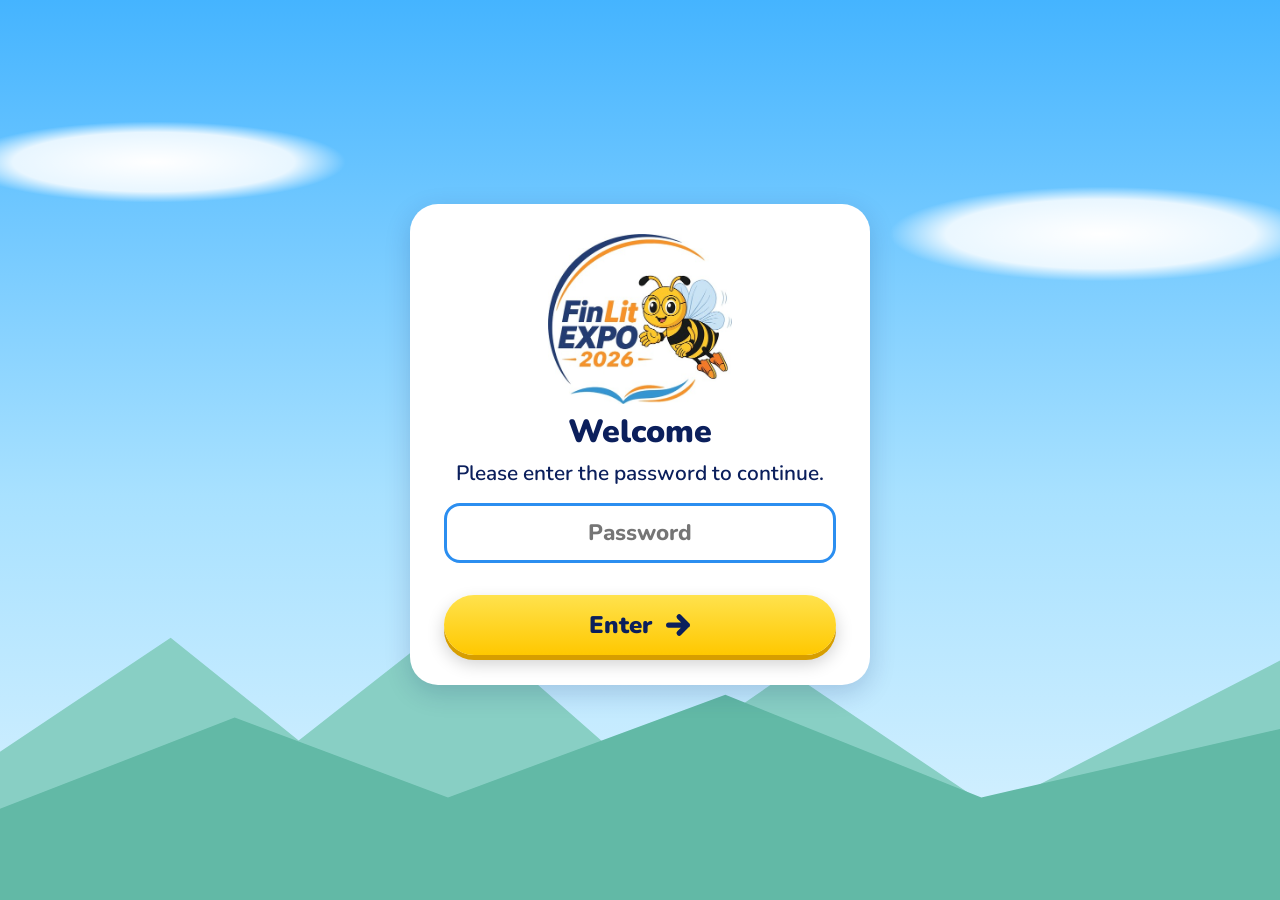
==== commit 5384f50c: "Add files via upload" ====
--- a/index.html
+++ b/index.html
@@ -1,651 +1,8 @@
 <!DOCTYPE html>
-<html lang="en">
-<head>
-<meta charset="UTF-8">
-<meta name="viewport" content="width=device-width, initial-scale=1.0">
-<meta name="theme-color" content="#e9f7ff">
-<title>Meet Future Me | FinLit Retirement Calculator</title>
-<link rel="preconnect" href="https://fonts.googleapis.com">
-<link rel="preconnect" href="https://fonts.gstatic.com" crossorigin>
-<link href="https://fonts.googleapis.com/css2?family=Fredoka+One&family=Poppins:wght@400;500;600;700;800;900&display=swap" rel="stylesheet">
-<style>
-:root{
-  --navy:#062f70;--navy-deep:#052e69;--blue:#0d56a6;--sky:#d9efff;--sky2:#eef9ff;
-  --yellow:#ffca05;--yellow-edge:#e6ad00;--ink:#082e67;--muted:#46688e;
-  --line:#9ed4f6;--white:#fff;--panel:#f4fbff;--shadow:0 12px 35px #154d7b17;
-  --round:19px;
-}
-*{box-sizing:border-box}
-html{background:#eaf7ff}
-body{margin:0;color:var(--ink);font-family:"Poppins",ui-rounded,system-ui,-apple-system,"Segoe UI",sans-serif;background:
- radial-gradient(ellipse at 50% 20%,#fff 0,#effaff 38%,#dff2ff 100%);min-height:100vh}
-button,input{font:inherit}
-button{cursor:pointer}
-/* Typography: Fredoka One for titles, Poppins for supporting UI text */
-h1,h2,h3,.brand-name,.brand-promise,.card-heading,.section-heading,.chosen-box-title{
-  font-family:"Fredoka One","Poppins",sans-serif;
-  font-weight:400;
-  letter-spacing:normal;
-}
-.brand-promise small{font-family:"Poppins",sans-serif;font-weight:500;letter-spacing:0}
-
-button:focus-visible,input:focus-visible{outline:3px solid #55aef0;outline-offset:3px}
-.app-shell{width:min(820px,calc(100% - 16px));margin:8px auto 22px}
-.screen{display:none;position:relative;overflow:hidden;border:2px solid #b3e0fc;border-radius:17px;background:
- radial-gradient(ellipse at 50% 38%,rgba(255,255,255,.95),rgba(241,250,255,.88) 55%,rgba(222,243,255,.98));box-shadow:var(--shadow);padding:9px 16px 15px}
-.screen.active{display:block;animation:fade-in .22s ease-out}
-@keyframes fade-in{from{opacity:.4;transform:translateY(3px)}to{opacity:1;transform:translateY(0)}}
-.screen.tall{min-height:780px}
-.screen.medium{min-height:704px}
-.screen-header{height:76px;display:grid;grid-template-columns:1fr 1.2fr 1fr;align-items:start;gap:8px;position:relative;z-index:10}
-.brand{display:flex;align-items:center;gap:6px;padding:3px 0 0 3px;min-width:0;color:#061d4b}
-.brand-emblem{width:43px;height:44px;position:relative;flex:0 0 43px}
-.brand-emblem:before,.brand-emblem:after{content:"";position:absolute;border:2px solid #062e69;background:#ffce08;border-radius:6px;width:17px;height:19px;transform:rotate(-27deg)}
-.brand-emblem:before{left:5px;top:12px;box-shadow:9px -8px 0 -2px #ffce08,9px -8px 0 0 #062e69}
-.brand-emblem:after{right:3px;bottom:5px;box-shadow:-8px -8px 0 -2px #ffce08,-8px -8px 0 0 #062e69}
-.brand-mark{position:absolute;left:13px;top:3px;width:17px;height:19px;border-radius:5px;background:#ffc900;border:2px solid #082e67;transform:rotate(25deg)}
-.brand-mark:after{content:"";position:absolute;left:3px;top:4px;width:7px;height:3px;border-radius:3px;background:#082e67;box-shadow:0 5px 0 #082e67}
-.brand-name{font-size:25px;line-height:.95;font-weight:1000;letter-spacing:-1.2px}
-.brand-sub{display:block;font-size:6.7px;letter-spacing:-.1px;font-weight:800;margin-top:2px;white-space:nowrap}
-.progress-area{display:flex;flex-direction:column;align-items:center;gap:7px;padding-top:1px}
-.step-pill{border-radius:20px;background:var(--navy);color:#fff;font-weight:900;font-size:13px;line-height:1;padding:8px 16px;min-width:126px;text-align:center;box-shadow:0 2px 0 #052454}
-.progress-nodes{display:flex;align-items:center;justify-content:center;width:100%;gap:0}
-.progress-node{width:22px;height:22px;border-radius:50%;display:grid;place-items:center;position:relative;z-index:1;background:#edf8ff;border:2px solid #abd6f3;color:#48749d;font-size:10px;font-weight:950;flex:0 0 22px}
-.progress-node:not(:last-child){margin-right:10px}
-.progress-node:not(:last-child):after{content:"";position:absolute;left:20px;top:8px;height:3px;width:12px;background:#b4dcf5;z-index:-1}
-.progress-node.done{background:var(--yellow);border-color:var(--yellow);color:#103468}
-.progress-node.current{background:var(--yellow);border-color:var(--yellow);color:#103468;box-shadow:0 0 0 2px #ffed9c}
-.progress-node.done:not(:last-child):after{background:#efc000}
-.brand-promise{justify-self:end;background:#063b7b;color:#fff;border-radius:11px;text-align:center;min-width:0;width:100%;max-width:230px;padding:9px 8px 8px;font-weight:950;font-size:clamp(14px,2vw,21px);line-height:1.05;letter-spacing:-.3px;box-shadow:0 3px 0 #052b5d}
-.brand-promise small{display:block;font-size:10px;font-weight:550;letter-spacing:0;margin-top:4px;white-space:nowrap}
-h1,h2,h3,p{margin-top:0}
-h1,h2{color:var(--navy);font-weight:1000}
-h1{font-size:clamp(42px,7vw,68px);line-height:.96;letter-spacing:-2.6px;margin-bottom:17px}
-h2{font-size:clamp(26px,4.2vw,36px);letter-spacing:-1px;line-height:1.12;margin-bottom:4px}
-h3{font-size:20px;line-height:1.25;margin-bottom:8px}
-.subtitle{font-size:16px;line-height:1.35;color:#113c75;margin:0 auto 17px}
-.screen-title{text-align:center;position:relative;z-index:5}
-.screen-title .subtitle{margin-top:5px}
-.highlight{position:relative;z-index:0;white-space:nowrap}
-.highlight:after{content:"";height:8px;left:0;right:0;bottom:-5px;position:absolute;background:var(--yellow);border-radius:100%;transform:rotate(-3deg);z-index:-1}
-.primary,.secondary{border-radius:999px;padding:12